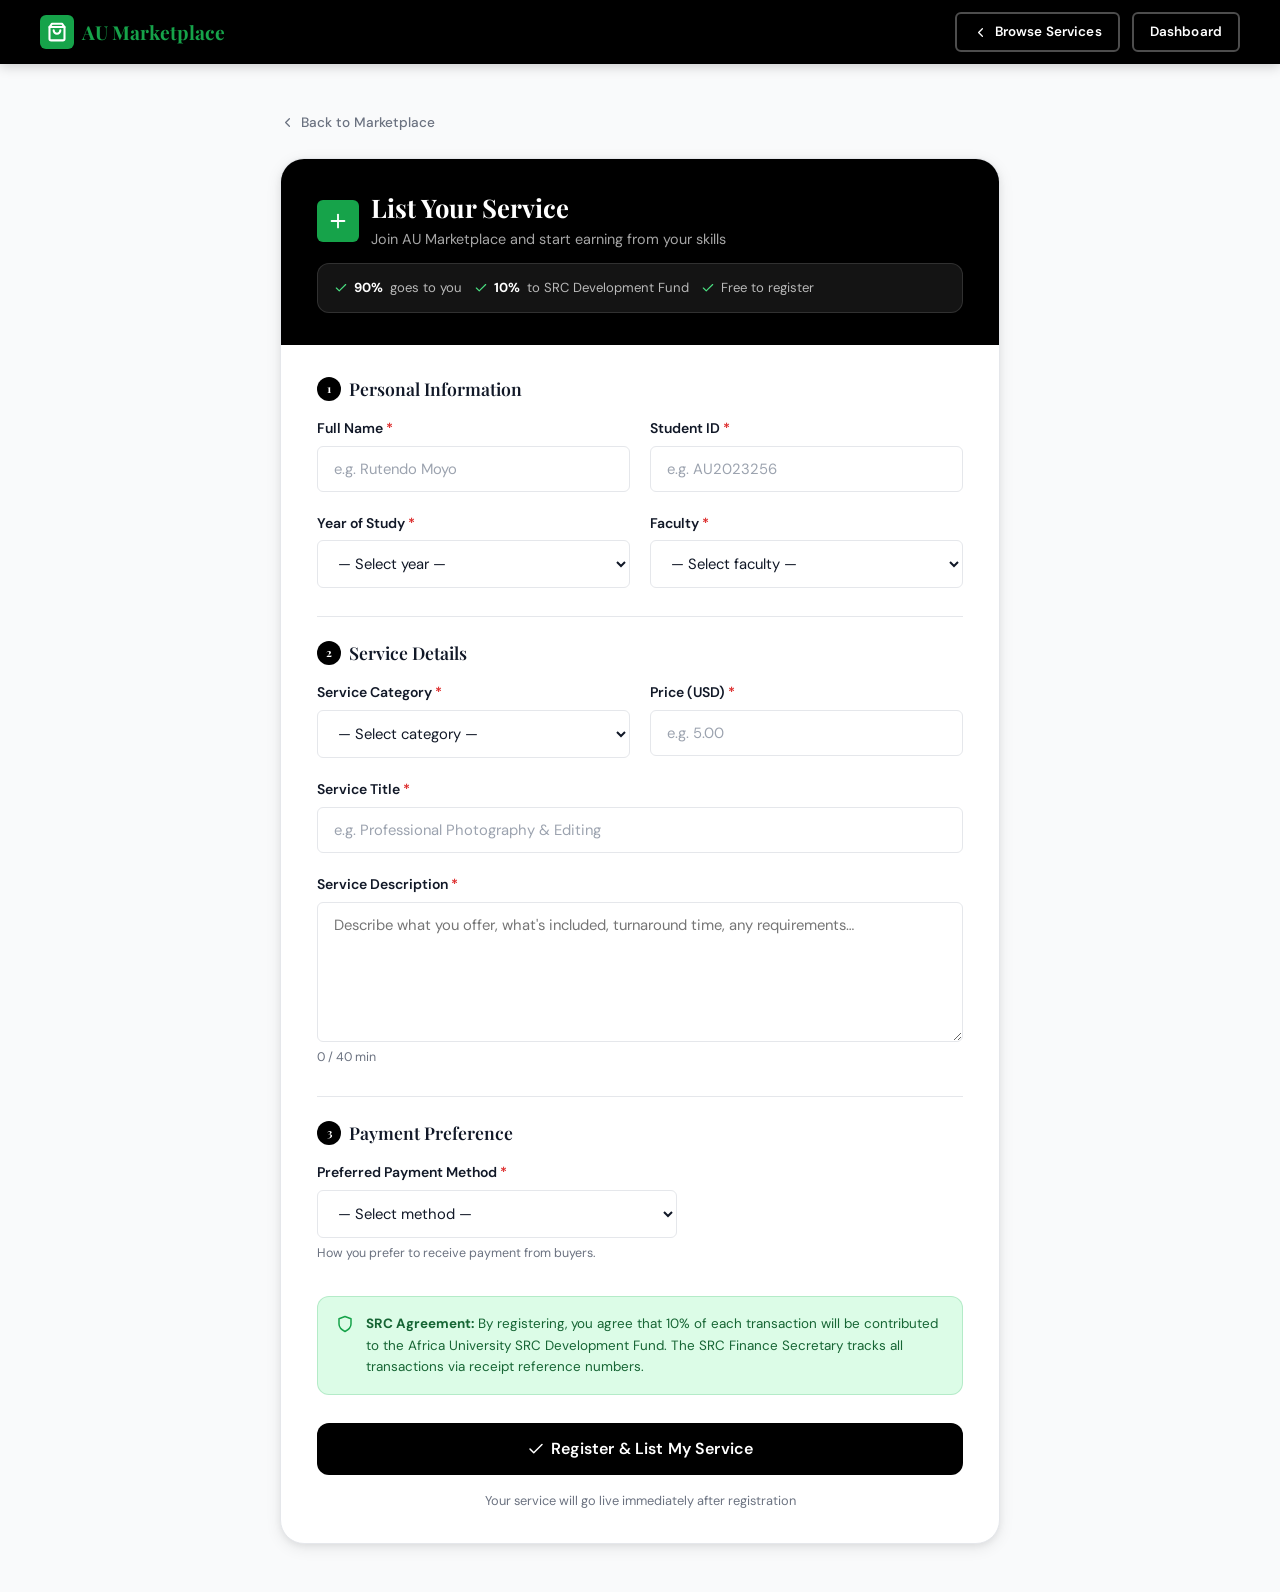
==== seller-registration.html @ a5f07249 "Add files via upload Add AU Marketplace prototype" ====
<!DOCTYPE html>
<html lang="en">
<head>
  <meta charset="UTF-8" />
  <meta name="viewport" content="width=device-width, initial-scale=1.0" />
  <title>Sell a Service — AU Marketplace</title>
  <meta name="description" content="Register as a student seller on AU Marketplace. List your service, set your price, and start earning while contributing to the AU SRC Development Fund." />
  <link rel="stylesheet" href="styles.css" />
</head>
<body class="reg-page">

<!-- NAVBAR -->
<header class="navbar" role="banner">
  <div class="container">
    <nav class="navbar-inner" aria-label="Main navigation">
      <a href="index.html" class="navbar-logo" aria-label="AU Marketplace Home">
        <div class="navbar-logo-icon">
          <svg xmlns="http://www.w3.org/2000/svg" width="20" height="20" viewBox="0 0 24 24" fill="none" stroke="white" stroke-width="2.5" stroke-linecap="round" stroke-linejoin="round"><path d="M6 2 3 6v14a2 2 0 0 0 2 2h14a2 2 0 0 0 2-2V6l-3-4z"/><line x1="3" y1="6" x2="21" y2="6"/><path d="M16 10a4 4 0 0 1-8 0"/></svg>
        </div>
        <span class="logo-text">AU <span>Marketplace</span></span>
      </a>
      <div class="navbar-actions">
        <a href="index.html" class="btn btn-outline" style="color:white; border-color:rgba(255,255,255,0.3); padding:0.45rem 1rem; font-size:0.84rem;">
          <svg xmlns="http://www.w3.org/2000/svg" width="15" height="15" viewBox="0 0 24 24" fill="none" stroke="currentColor" stroke-width="2" stroke-linecap="round" stroke-linejoin="round"><path d="m15 18-6-6 6-6"/></svg>
          Browse Services
        </a>
        <a href="dashboard.html" class="btn btn-outline" style="color:white; border-color:rgba(255,255,255,0.3); padding:0.45rem 1rem; font-size:0.84rem;">Dashboard</a>
      </div>
    </nav>
  </div>
</header>

<!-- PAGE BODY -->
<div class="reg-container">

  <!-- Back link -->
  <a href="index.html" style="display:inline-flex; align-items:center; gap:0.4rem; font-size:0.85rem; color:var(--muted); margin-bottom:1.5rem; font-weight:500;">
    <svg xmlns="http://www.w3.org/2000/svg" width="15" height="15" viewBox="0 0 24 24" fill="none" stroke="currentColor" stroke-width="2" stroke-linecap="round" stroke-linejoin="round"><path d="m15 18-6-6 6-6"/></svg>
    Back to Marketplace
  </a>

  <div class="reg-card">
    <!-- Header -->
    <div class="reg-header">
      <div style="display:flex; align-items:center; gap:0.75rem; margin-bottom:0.75rem;">
        <div style="width:42px; height:42px; background:var(--green); border-radius:var(--radius-sm); display:flex; align-items:center; justify-content:center; flex-shrink:0;">
          <svg xmlns="http://www.w3.org/2000/svg" width="22" height="22" viewBox="0 0 24 24" fill="none" stroke="white" stroke-width="2" stroke-linecap="round" stroke-linejoin="round"><path d="M5 12h14"/><path d="M12 5v14"/></svg>
        </div>
        <div>
          <h2>List Your Service</h2>
          <p>Join AU Marketplace and start earning from your skills</p>
        </div>
      </div>
      <!-- Revenue info strip -->
      <div style="background:rgba(255,255,255,0.08); border:1px solid rgba(255,255,255,0.12); border-radius:var(--radius-md); padding:0.85rem 1rem; display:flex; align-items:center; gap:0.75rem; font-size:0.82rem; color:rgba(255,255,255,0.7); flex-wrap:wrap;">
        <div style="display:flex; align-items:center; gap:0.4rem;">
          <svg xmlns="http://www.w3.org/2000/svg" width="14" height="14" viewBox="0 0 24 24" fill="none" stroke="#4ade80" stroke-width="2" stroke-linecap="round" stroke-linejoin="round"><polyline points="20 6 9 17 4 12"/></svg>
          <strong style="color:var(--white);">90%</strong> goes to you
        </div>
        <div style="display:flex; align-items:center; gap:0.4rem;">
          <svg xmlns="http://www.w3.org/2000/svg" width="14" height="14" viewBox="0 0 24 24" fill="none" stroke="#4ade80" stroke-width="2" stroke-linecap="round" stroke-linejoin="round"><polyline points="20 6 9 17 4 12"/></svg>
          <strong style="color:var(--white);">10%</strong> to SRC Development Fund
        </div>
        <div style="display:flex; align-items:center; gap:0.4rem;">
          <svg xmlns="http://www.w3.org/2000/svg" width="14" height="14" viewBox="0 0 24 24" fill="none" stroke="#4ade80" stroke-width="2" stroke-linecap="round" stroke-linejoin="round"><polyline points="20 6 9 17 4 12"/></svg>
          Free to register
        </div>
      </div>
    </div>

    <!-- Form -->
    <div class="reg-body">
      <form id="seller-form" novalidate autocomplete="off">

        <!-- Section: Personal Info -->
        <div style="margin-bottom:1.75rem;">
          <h4 style="margin-bottom:1rem; display:flex; align-items:center; gap:0.5rem; color:var(--black-soft);">
            <span style="width:24px; height:24px; border-radius:50%; background:var(--black); color:var(--white); display:inline-flex; align-items:center; justify-content:center; font-size:0.7rem; font-weight:700;">1</span>
            Personal Information
          </h4>
          <div class="form-grid form-grid-2">
            <div class="form-group">
              <label class="form-label" for="field-name">Full Name <span style="color:#dc2626;">*</span></label>
              <input type="text" class="form-input" id="field-name" name="name" placeholder="e.g. Rutendo Moyo" required />
              <span class="form-error" id="err-name">Please enter your full name.</span>
            </div>
            <div class="form-group">
              <label class="form-label" for="field-student-id">Student ID <span style="color:#dc2626;">*</span></label>
              <input type="text" class="form-input" id="field-student-id" name="studentId" placeholder="e.g. AU2023256" required />
              <span class="form-error" id="err-student-id">Please enter your student ID.</span>
            </div>
            <div class="form-group">
              <label class="form-label" for="field-year">Year of Study <span style="color:#dc2626;">*</span></label>
              <select class="form-select" id="field-year" name="year" required>
                <option value="">— Select year —</option>
                <option value="1">Year 1</option>
                <option value="2">Year 2</option>
                <option value="3">Year 3</option>
                <option value="4">Year 4</option>
                <option value="5">Year 5 (Postgrad)</option>
              </select>
              <span class="form-error" id="err-year">Please select your year.</span>
            </div>
            <div class="form-group">
              <label class="form-label" for="field-faculty">Faculty <span style="color:#dc2626;">*</span></label>
              <select class="form-select" id="field-faculty" name="faculty" required>
                <option value="">— Select faculty —</option>
                <option>Theology & Religious Studies</option>
                <option>Social Sciences</option>
                <option>Business Administration</option>
                <option>Information Technology</option>
                <option>Sciences</option>
                <option>Communication & Media</option>
                <option>Education</option>
                <option>Health Sciences</option>
              </select>
              <span class="form-error" id="err-faculty">Please select your faculty.</span>
            </div>
          </div>
        </div>

        <div class="divider"></div>

        <!-- Section: Service Info -->
        <div style="margin-bottom:1.75rem;">
          <h4 style="margin-bottom:1rem; display:flex; align-items:center; gap:0.5rem; color:var(--black-soft);">
            <span style="width:24px; height:24px; border-radius:50%; background:var(--black); color:var(--white); display:inline-flex; align-items:center; justify-content:center; font-size:0.7rem; font-weight:700;">2</span>
            Service Details
          </h4>
          <div class="form-grid" style="gap:1.25rem;">
            <div class="form-grid form-grid-2">
              <div class="form-group">
                <label class="form-label" for="field-category">Service Category <span style="color:#dc2626;">*</span></label>
                <select class="form-select" id="field-category" name="category" required>
                  <option value="">— Select category —</option>
                  <option>Food</option>
                  <option>Photography</option>
                  <option>Design</option>
                  <option>Tech</option>
                  <option>Academic</option>
                  <option>Beauty</option>
                  <option>Entertainment</option>
                  <option>Fashion</option>
                </select>
                <span class="form-error" id="err-category">Please select a category.</span>
              </div>
              <div class="form-group">
                <label class="form-label" for="field-price">Price (USD) <span style="color:#dc2626;">*</span></label>
                <input type="number" class="form-input" id="field-price" name="price" min="0.50" step="0.50" placeholder="e.g. 5.00" required />
                <span class="form-hint" id="price-hint" style="display:none;"></span>
                <span class="form-error" id="err-price">Please enter a valid price (min $0.50).</span>
              </div>
            </div>
            <div class="form-group">
              <label class="form-label" for="field-title">Service Title <span style="color:#dc2626;">*</span></label>
              <input type="text" class="form-input" id="field-title" name="title" placeholder="e.g. Professional Photography &amp; Editing" required maxlength="80" />
              <span class="form-error" id="err-title">Please enter a service title.</span>
            </div>
            <div class="form-group">
              <label class="form-label" for="field-description">Service Description <span style="color:#dc2626;">*</span></label>
              <textarea class="form-textarea" id="field-description" name="description" placeholder="Describe what you offer, what's included, turnaround time, any requirements…" required minlength="40" style="min-height:140px;"></textarea>
              <div style="display:flex; justify-content:space-between;">
                <span class="form-error" id="err-description">Description must be at least 40 characters.</span>
                <span class="form-hint" id="desc-count" style="display:block; text-align:right;">0 / 40 min</span>
              </div>
            </div>
          </div>
        </div>

        <div class="divider"></div>

        <!-- Section: Payment -->
        <div style="margin-bottom:2rem;">
          <h4 style="margin-bottom:1rem; display:flex; align-items:center; gap:0.5rem; color:var(--black-soft);">
            <span style="width:24px; height:24px; border-radius:50%; background:var(--black); color:var(--white); display:inline-flex; align-items:center; justify-content:center; font-size:0.7rem; font-weight:700;">3</span>
            Payment Preference
          </h4>
          <div class="form-group">
            <label class="form-label" for="field-payment">Preferred Payment Method <span style="color:#dc2626;">*</span></label>
            <select class="form-select" id="field-payment" name="paymentMethod" required style="max-width:360px;">
              <option value="">— Select method —</option>
              <option value="EcoCash">EcoCash</option>
              <option value="InnBucks">InnBucks</option>
              <option value="Cash">Physical Cash (receipt required)</option>
              <option value="EcoCash & Cash">EcoCash &amp; Cash</option>
              <option value="InnBucks & Cash">InnBucks &amp; Cash</option>
            </select>
            <span class="form-hint">How you prefer to receive payment from buyers.</span>
            <span class="form-error" id="err-payment">Please select a payment method.</span>
          </div>
        </div>

        <!-- SRC Notice -->
        <div style="background:var(--green-light); border:1px solid rgba(22,163,74,0.2); border-radius:var(--radius-md); padding:1rem 1.1rem; margin-bottom:1.75rem; display:flex; gap:0.75rem; align-items:flex-start;">
          <svg xmlns="http://www.w3.org/2000/svg" width="18" height="18" viewBox="0 0 24 24" fill="none" stroke="var(--green)" stroke-width="2" stroke-linecap="round" stroke-linejoin="round" style="flex-shrink:0; margin-top:0.1rem;"><path d="M12 22s8-4 8-10V5l-8-3-8 3v7c0 6 8 10 8 10z"/></svg>
          <div style="font-size:0.84rem; color:var(--green-dark); line-height:1.6;">
            <strong>SRC Agreement:</strong> By registering, you agree that 10% of each transaction will be contributed to the Africa University SRC Development Fund. The SRC Finance Secretary tracks all transactions via receipt reference numbers.
          </div>
        </div>

        <!-- Submit -->
        <button type="submit" class="btn btn-primary btn-lg btn-full" id="submit-btn" aria-label="Register as a seller">
          <svg xmlns="http://www.w3.org/2000/svg" width="18" height="18" viewBox="0 0 24 24" fill="none" stroke="currentColor" stroke-width="2" stroke-linecap="round" stroke-linejoin="round"><polyline points="20 6 9 17 4 12"/></svg>
          Register &amp; List My Service
        </button>
        <p style="text-align:center; font-size:0.8rem; color:var(--muted); margin-top:1rem;">Your service will go live immediately after registration</p>
      </form>

      <!-- Success State (hidden initially) -->
      <div id="success-state" style="display:none; text-align:center; padding:2.5rem 1rem;">
        <div style="width:72px; height:72px; border-radius:50%; background:var(--green-light); display:flex; align-items:center; justify-content:center; margin:0 auto 1.25rem;">
          <svg xmlns="http://www.w3.org/2000/svg" width="36" height="36" viewBox="0 0 24 24" fill="none" stroke="var(--green)" stroke-width="2.5" stroke-linecap="round" stroke-linejoin="round"><polyline points="20 6 9 17 4 12"/></svg>
        </div>
        <h2 style="font-size:1.6rem; color:var(--black-soft); margin-bottom:0.75rem;">You're Live!</h2>
        <p style="color:var(--muted); margin-bottom:2rem; max-width:360px; margin-left:auto; margin-right:auto;">Your service has been registered. Students can now find and book you on AU Marketplace.</p>
        <div style="display:flex; gap:0.75rem; justify-content:center; flex-wrap:wrap;">
          <a href="index.html" class="btn btn-primary btn-lg">View Marketplace</a>
          <button class="btn btn-outline btn-lg" id="register-another-btn">List Another Service</button>
        </div>
      </div>
    </div>
  </div>
</div>

<div class="toast toast-success" id="toast" role="alert" aria-live="assertive"></div>

<script src="app.js"></script>
<script src="seller.js"></script>
</body>
</html>
---- styles.css ----
/* ============================================================
   AU Marketplace — Global Styles
   Design: White/off-white bg, Black nav/buttons, Green accents
   Fonts: Playfair Display (headings) + DM Sans (body)
   ============================================================ */

@import url('https://fonts.googleapis.com/css2?family=Playfair+Display:wght@400;600;700;800&family=DM+Sans:wght@300;400;500;600;700&display=swap');

/* === CSS Custom Properties === */
:root {
  --bg-primary: #ffffff;
  --bg-secondary: #f9fafb;
  --bg-tertiary: #f3f4f6;
  --black: #000000;
  --black-soft: #111827;
  --black-mid: #374151;
  --muted: #6b7280;
  --border: #e5e7eb;
  --border-light: #f3f4f6;
  --green: #16a34a;
  --green-light: #dcfce7;
  --green-dark: #166534;
  --white: #ffffff;
  --shadow-sm: 0 1px 3px rgba(0,0,0,0.08), 0 1px 2px rgba(0,0,0,0.06);
  --shadow-md: 0 4px 16px rgba(0,0,0,0.08), 0 2px 6px rgba(0,0,0,0.06);
  --shadow-lg: 0 10px 40px rgba(0,0,0,0.12), 0 4px 12px rgba(0,0,0,0.08);
  --radius-sm: 6px;
  --radius-md: 12px;
  --radius-lg: 16px;
  --radius-xl: 24px;
  --transition: 0.2s ease;
  --transition-slow: 0.35s ease;
  --font-heading: 'Playfair Display', Georgia, serif;
  --font-body: 'DM Sans', system-ui, sans-serif;
}

/* === Reset === */
*, *::before, *::after { box-sizing: border-box; margin: 0; padding: 0; }
html { scroll-behavior: smooth; font-size: 16px; }
body {
  font-family: var(--font-body);
  background: var(--bg-primary);
  color: var(--black-soft);
  line-height: 1.6;
  -webkit-font-smoothing: antialiased;
}
img { max-width: 100%; display: block; }
a { text-decoration: none; color: inherit; }
button { cursor: pointer; border: none; background: none; font-family: var(--font-body); }
input, select, textarea {
  font-family: var(--font-body);
  font-size: 1rem;
  outline: none;
}
ul { list-style: none; }

/* === Typography === */
h1, h2, h3, h4, h5 { font-family: var(--font-heading); line-height: 1.25; }
h1 { font-size: clamp(2rem, 5vw, 3.25rem); font-weight: 800; }
h2 { font-size: clamp(1.5rem, 3vw, 2.25rem); font-weight: 700; }
h3 { font-size: clamp(1.15rem, 2vw, 1.4rem); font-weight: 600; }
h4 { font-size: 1.1rem; font-weight: 600; }
p { color: var(--black-mid); }

/* === Layout Utilities === */
.container {
  max-width: 1280px;
  margin: 0 auto;
  padding: 0 1.25rem;
}
@media (min-width: 768px) { .container { padding: 0 2rem; } }
@media (min-width: 1024px) { .container { padding: 0 2.5rem; } }

.section { padding: 4rem 0; }
.section-sm { padding: 2.5rem 0; }
.flex { display: flex; }
.flex-col { flex-direction: column; }
.items-center { align-items: center; }
.justify-between { justify-content: space-between; }
.gap-1 { gap: 0.5rem; }
.gap-2 { gap: 1rem; }
.gap-3 { gap: 1.5rem; }
.gap-4 { gap: 2rem; }

/* === Buttons === */
.btn {
  display: inline-flex;
  align-items: center;
  gap: 0.4rem;
  padding: 0.65rem 1.4rem;
  border-radius: var(--radius-sm);
  font-weight: 600;
  font-size: 0.9rem;
  letter-spacing: 0.01em;
  transition: all var(--transition);
  white-space: nowrap;
}
.btn-primary {
  background: var(--black);
  color: var(--white);
  border: 2px solid transparent;
}
.btn-primary:hover {
  background: var(--black-soft);
  transform: translateY(-1px);
  box-shadow: 0 4px 12px rgba(0,0,0,0.25);
}
.btn-green {
  background: var(--green);
  color: var(--white);
  border: 2px solid transparent;
}
.btn-green:hover {
  background: var(--green-dark);
  transform: translateY(-1px);
  box-shadow: 0 4px 12px rgba(22,163,74,0.3);
}
.btn-outline {
  background: transparent;
  color: var(--black);
  border: 2px solid var(--black);
}
.btn-outline:hover {
  background: var(--black);
  color: var(--white);
  transform: translateY(-1px);
}
.btn-outline-green {
  background: transparent;
  color: var(--green);
  border: 2px solid var(--green);
}
.btn-outline-green:hover {
  background: var(--green);
  color: var(--white);
}
.btn-sm {
  padding: 0.45rem 1rem;
  font-size: 0.82rem;
}
.btn-lg {
  padding: 0.85rem 2rem;
  font-size: 1rem;
  border-radius: var(--radius-md);
}
.btn-full { width: 100%; justify-content: center; }

/* === Badge === */
.badge {
  display: inline-flex;
  align-items: center;
  gap: 0.25rem;
  padding: 0.2rem 0.65rem;
  border-radius: 999px;
  font-size: 0.72rem;
  font-weight: 600;
  letter-spacing: 0.03em;
  text-transform: uppercase;
}
.badge-green { background: var(--green-light); color: var(--green-dark); }
.badge-black { background: var(--black); color: var(--white); }
.badge-gray { background: var(--bg-tertiary); color: var(--muted); }

/* === Form Elements === */
.form-group { display: flex; flex-direction: column; gap: 0.4rem; }
.form-label {
  font-size: 0.875rem;
  font-weight: 600;
  color: var(--black-soft);
}
.form-input,
.form-select,
.form-textarea {
  width: 100%;
  padding: 0.75rem 1rem;
  border: 1.5px solid var(--border);
  border-radius: var(--radius-sm);
  background: var(--bg-primary);
  color: var(--black-soft);
  font-size: 0.925rem;
  transition: border-color var(--transition);
}
.form-input:focus,
.form-select:focus,
.form-textarea:focus {
  border-color: var(--green);
  box-shadow: 0 0 0 3px rgba(22,163,74,0.1);
}
.form-input::placeholder { color: #9ca3af; }
.form-textarea { resize: vertical; min-height: 120px; }
.form-hint { font-size: 0.78rem; color: var(--muted); }
.form-error { font-size: 0.78rem; color: #dc2626; display: none; }
.form-error.visible { display: block; }
.form-grid {
  display: grid;
  grid-template-columns: 1fr;
  gap: 1.25rem;
}
@media (min-width: 640px) {
  .form-grid-2 { grid-template-columns: 1fr 1fr; }
}
@media (min-width: 768px) {
  .form-grid-3 { grid-template-columns: 1fr 1fr 1fr; }
}

/* === Cards === */
.card {
  background: var(--bg-primary);
  border-radius: var(--radius-md);
  border: 1px solid var(--border);
  overflow: hidden;
  box-shadow: var(--shadow-sm);
  transition: transform var(--transition), box-shadow var(--transition);
}
.card:hover {
  transform: translateY(-3px);
  box-shadow: var(--shadow-md);
}

/* === Star Rating === */
.stars { display: flex; gap: 2px; }
.star {
  width: 14px; height: 14px;
  fill: #f59e0b; color: #f59e0b;
}
.star-empty { fill: #e5e7eb; color: #e5e7eb; }

/* === Toast === */
.toast {
  position: fixed;
  bottom: 2rem;
  right: 1.5rem;
  z-index: 9999;
  background: var(--black);
  color: var(--white);
  padding: 1rem 1.5rem;
  border-radius: var(--radius-md);
  font-size: 0.9rem;
  font-weight: 500;
  box-shadow: var(--shadow-lg);
  display: flex;
  align-items: center;
  gap: 0.6rem;
  transform: translateY(100px);
  opacity: 0;
  transition: all 0.4s cubic-bezier(0.34, 1.56, 0.64, 1);
  max-width: 340px;
}
.toast.show {
  transform: translateY(0);
  opacity: 1;
}
.toast-success { border-left: 4px solid var(--green); }
.toast-icon { color: var(--green); flex-shrink: 0; }

/* === Modal === */
.modal-overlay {
  position: fixed;
  inset: 0;
  background: rgba(0,0,0,0.55);
  backdrop-filter: blur(4px);
  z-index: 1000;
  display: flex;
  align-items: center;
  justify-content: center;
  padding: 1rem;
  opacity: 0;
  visibility: hidden;
  transition: all var(--transition-slow);
}
.modal-overlay.open {
  opacity: 1;
  visibility: visible;
}
.modal {
  background: var(--bg-primary);
  border-radius: var(--radius-xl);
  width: 100%;
  max-width: 680px;
  max-height: 90vh;
  overflow-y: auto;
  box-shadow: var(--shadow-lg);
  transform: scale(0.92) translateY(20px);
  transition: transform var(--transition-slow);
}
.modal-overlay.open .modal {
  transform: scale(1) translateY(0);
}
.modal-img {
  width: 100%;
  height: 220px;
  object-fit: cover;
}
.modal-body { padding: 1.75rem; }
.modal-close {
  position: absolute;
  top: 1rem; right: 1rem;
  background: rgba(255,255,255,0.9);
  border-radius: 50%;
  width: 36px; height: 36px;
  display: flex; align-items: center; justify-content: center;
  box-shadow: var(--shadow-sm);
  color: var(--black);
  transition: background var(--transition);
  z-index: 1;
}
.modal-close:hover { background: var(--white); }
.modal-header-wrap { position: relative; }

/* === Navbar === */
.navbar {
  background: var(--black);
  color: var(--white);
  position: sticky;
  top: 0;
  z-index: 200;
  box-shadow: 0 2px 12px rgba(0,0,0,0.2);
}
.navbar-inner {
  height: 64px;
  display: flex;
  align-items: center;
  gap: 1.25rem;
  justify-content: space-between;
}
.navbar-logo {
  display: flex;
  align-items: center;
  gap: 0.5rem;
  font-family: var(--font-heading);
  font-size: 1.2rem;
  font-weight: 700;
  color: var(--white);
  white-space: nowrap;
  flex-shrink: 0;
}
.navbar-logo-icon {
  width: 34px; height: 34px;
  background: var(--green);
  border-radius: var(--radius-sm);
  display: flex; align-items: center; justify-content: center;
  flex-shrink: 0;
}
.navbar-logo span { color: var(--green); }
.navbar-search {
  flex: 1;
  max-width: 420px;
  position: relative;
}
.navbar-search input {
  width: 100%;
  background: rgba(255,255,255,0.1);
  border: 1.5px solid rgba(255,255,255,0.15);
  border-radius: 999px;
  padding: 0.5rem 1rem 0.5rem 2.6rem;
  color: var(--white);
  font-size: 0.875rem;
  transition: border-color var(--transition);
}
.navbar-search input::placeholder { color: rgba(255,255,255,0.5); }
.navbar-search input:focus {
  border-color: var(--green);
  background: rgba(255,255,255,0.12);
}
.navbar-search-icon {
  position: absolute;
  left: 0.85rem;
  top: 50%;
  transform: translateY(-50%);
  color: rgba(255,255,255,0.5);
  pointer-events: none;
}
.navbar-actions {
  display: flex;
  align-items: center;
  gap: 0.75rem;
  flex-shrink: 0;
}
.btn-sell {
  background: var(--green);
  color: var(--white);
  padding: 0.5rem 1.1rem;
  border-radius: var(--radius-sm);
  font-weight: 600;
  font-size: 0.85rem;
  display: flex; align-items: center; gap: 0.35rem;
  white-space: nowrap;
  transition: background var(--transition), transform var(--transition);
}
.btn-sell:hover { background: var(--green-dark); transform: translateY(-1px); }
.user-avatar {
  width: 36px; height: 36px;
  border-radius: 50%;
  background: rgba(255,255,255,0.15);
  border: 2px solid rgba(255,255,255,0.25);
  display: flex; align-items: center; justify-content: center;
  color: var(--white);
  cursor: pointer;
  transition: border-color var(--transition);
}
.user-avatar:hover { border-color: var(--green); }
.mobile-menu-btn {
  display: none;
  background: none;
  border: none;
  color: var(--white);
  padding: 0.25rem;
}
@media (max-width: 640px) {
  .navbar-search { display: none; }
  .mobile-menu-btn { display: flex; align-items: center; }
  .btn-sell .sell-text { display: none; }
  .btn-sell { padding: 0.5rem 0.65rem; }
}
@media (max-width: 380px) {
  .navbar-logo .logo-text { display: none; }
}

/* === Category Filter Bar === */
.category-bar {
  background: var(--bg-primary);
  border-bottom: 1px solid var(--border);
  position: sticky;
  top: 64px;
  z-index: 100;
}
.category-bar-inner {
  display: flex;
  gap: 0.5rem;
  overflow-x: auto;
  padding: 0.85rem 0;
  scrollbar-width: none;
}
.category-bar-inner::-webkit-scrollbar { display: none; }
.cat-chip {
  display: inline-flex;
  align-items: center;
  gap: 0.35rem;
  padding: 0.4rem 1rem;
  border-radius: 999px;
  border: 1.5px solid var(--border);
  background: var(--bg-primary);
  color: var(--black-mid);
  font-size: 0.82rem;
  font-weight: 500;
  white-space: nowrap;
  cursor: pointer;
  transition: all var(--transition);
  flex-shrink: 0;
}
.cat-chip:hover { border-color: var(--green); color: var(--green); }
.cat-chip.active {
  background: var(--black);
  color: var(--white);
  border-color: var(--black);
}
.cat-chip svg { width: 14px; height: 14px; }

/* === Hero === */
.hero {
  background: linear-gradient(135deg, #0a0a0a 0%, #1a1a1a 50%, #0d1a0d 100%);
  color: var(--white);
  padding: 4rem 0 3.5rem;
  position: relative;
  overflow: hidden;
}
.hero::before {
  content: '';
  position: absolute;
  top: -100px; right: -150px;
  width: 500px; height: 500px;
  background: radial-gradient(circle, rgba(22,163,74,0.15) 0%, transparent 70%);
  pointer-events: none;
}
.hero::after {
  content: '';
  position: absolute;
  bottom: -80px; left: -100px;
  width: 400px; height: 400px;
  background: radial-gradient(circle, rgba(22,163,74,0.08) 0%, transparent 70%);
  pointer-events: none;
}
.hero-inner {
  display: grid;
  grid-template-columns: 1fr;
  gap: 2.5rem;
  align-items: center;
  position: relative;
  z-index: 1;
}
@media (min-width: 768px) {
  .hero-inner { grid-template-columns: 1fr 1fr; }
}
.hero-eyebrow {
  display: inline-flex;
  align-items: center;
  gap: 0.4rem;
  background: rgba(22,163,74,0.15);
  color: #4ade80;
  padding: 0.3rem 0.9rem;
  border-radius: 999px;
  font-size: 0.78rem;
  font-weight: 600;
  letter-spacing: 0.05em;
  text-transform: uppercase;
  margin-bottom: 1rem;
  border: 1px solid rgba(22,163,74,0.25);
}
.hero h1 { color: var(--white); margin-bottom: 1rem; }
.hero h1 span { color: var(--green); }
.hero p {
  color: rgba(255,255,255,0.7);
  font-size: 1.05rem;
  margin-bottom: 2rem;
  max-width: 480px;
}
.hero-actions { display: flex; gap: 1rem; flex-wrap: wrap; }
.hero-card {
  background: rgba(255,255,255,0.05);
  border: 1px solid rgba(255,255,255,0.12);
  border-radius: var(--radius-lg);
  padding: 2rem;
  backdrop-filter: blur(10px);
}
.hero-card-title {
  font-family: var(--font-heading);
  font-size: 1.1rem;
  color: var(--white);
  margin-bottom: 1.25rem;
  font-weight: 600;
}
.split-row {
  display: flex;
  gap: 1rem;
  margin-bottom: 1.25rem;
}
.split-item {
  flex: 1;
  text-align: center;
  padding: 1.25rem 0.75rem;
  border-radius: var(--radius-md);
}
.split-item.seller { background: rgba(22,163,74,0.15); border: 1px solid rgba(22,163,74,0.25); }
.split-item.src { background: rgba(255,255,255,0.08); border: 1px solid rgba(255,255,255,0.1); }
.split-pct {
  font-family: var(--font-heading);
  font-size: 2.25rem;
  font-weight: 800;
  line-height: 1;
  margin-bottom: 0.25rem;
}
.split-item.seller .split-pct { color: #4ade80; }
.split-item.src .split-pct { color: rgba(255,255,255,0.85); }
.split-label { font-size: 0.78rem; color: rgba(255,255,255,0.6); font-weight: 500; }
.split-desc { font-size: 0.8rem; color: rgba(255,255,255,0.5); line-height: 1.5; }

/* === Listings Section === */
.listings-section { background: var(--bg-secondary); }
.section-header {
  display: flex;
  align-items: flex-end;
  justify-content: space-between;
  margin-bottom: 2rem;
  gap: 1rem;
  flex-wrap: wrap;
}
.section-header h2 { color: var(--black-soft); }
.results-count { font-size: 0.85rem; color: var(--muted); font-weight: 500; }

/* === Listings Grid === */
.listings-grid {
  display: grid;
  grid-template-columns: 1fr;
  gap: 1.25rem;
}
@media (min-width: 480px) { .listings-grid { grid-template-columns: repeat(2, 1fr); } }
@media (min-width: 900px) { .listings-grid { grid-template-columns: repeat(3, 1fr); } }
@media (min-width: 1150px) { .listings-grid { grid-template-columns: repeat(4, 1fr); } }

/* === Service Card === */
.service-card {
  background: var(--bg-primary);
  border-radius: var(--radius-md);
  border: 1px solid var(--border);
  overflow: hidden;
  box-shadow: var(--shadow-sm);
  transition: transform var(--transition), box-shadow var(--transition);
  cursor: pointer;
  position: relative;
}
.service-card:hover {
  transform: translateY(-4px);
  box-shadow: var(--shadow-md);
}
.card-img-wrap {
  position: relative;
  overflow: hidden;
}
.card-img {
  width: 100%;
  height: 180px;
  object-fit: cover;
  display: block;
  transition: transform 0.4s ease;
}
.service-card:hover .card-img { transform: scale(1.04); }
.card-fav {
  position: absolute;
  top: 0.65rem; right: 0.65rem;
  background: rgba(255,255,255,0.9);
  border-radius: 50%;
  width: 34px; height: 34px;
  display: flex; align-items: center; justify-content: center;
  border: none;
  cursor: pointer;
  box-shadow: var(--shadow-sm);
  transition: all var(--transition);
  z-index: 2;
}
.card-fav:hover { background: var(--white); transform: scale(1.1); }
.card-fav svg { width: 17px; height: 17px; color: var(--muted); transition: color var(--transition); }
.card-fav.active svg { color: #ef4444; fill: #ef4444; }
.card-body { padding: 1rem; }
.card-cat-row { display: flex; justify-content: space-between; align-items: center; margin-bottom: 0.5rem; }
.card-title {
  font-family: var(--font-heading);
  font-size: 1rem;
  font-weight: 600;
  color: var(--black-soft);
  margin-bottom: 0.35rem;
  line-height: 1.3;
  display: -webkit-box;
  -webkit-line-clamp: 2;
  -webkit-box-orient: vertical;
  overflow: hidden;
}
.card-seller {
  display: flex;
  align-items: center;
  gap: 0.4rem;
  font-size: 0.8rem;
  color: var(--muted);
  margin-bottom: 0.6rem;
}
.seller-dot {
  width: 22px; height: 22px;
  border-radius: 50%;
  background: var(--green);
  display: flex; align-items: center; justify-content: center;
  color: var(--white);
  font-size: 0.6rem;
  font-weight: 700;
  flex-shrink: 0;
}
.card-rating {
  display: flex;
  align-items: center;
  gap: 0.35rem;
  margin-bottom: 0.85rem;
  font-size: 0.8rem;
  color: var(--muted);
}
.card-footer {
  display: flex;
  align-items: center;
  justify-content: space-between;
  border-top: 1px solid var(--border-light);
  padding-top: 0.85rem;
  margin-top: auto;
  gap: 0.5rem;
}
.card-price {
  font-family: var(--font-heading);
  font-size: 1.2rem;
  font-weight: 700;
  color: var(--black-soft);
}
.card-price span { font-size: 0.75rem; font-weight: 500; color: var(--muted); font-family: var(--font-body); }
.card-book-btn {
  background: var(--black);
  color: var(--white);
  padding: 0.4rem 0.9rem;
  border-radius: var(--radius-sm);
  font-size: 0.78rem;
  font-weight: 600;
  transition: background var(--transition), transform var(--transition);
  white-space: nowrap;
}
.card-book-btn:hover { background: var(--green); transform: translateY(-1px); }
.no-results {
  grid-column: 1 / -1;
  text-align: center;
  padding: 4rem 1rem;
  color: var(--muted);
}
.no-results svg { width: 48px; height: 48px; margin: 0 auto 1rem; opacity: 0.4; }

/* === How It Works === */
.how-section { background: var(--bg-primary); }
.how-section h2 { text-align: center; margin-bottom: 0.75rem; }
.how-subtitle { text-align: center; color: var(--muted); margin-bottom: 3rem; }
.steps-grid {
  display: grid;
  grid-template-columns: 1fr;
  gap: 1.5rem;
}
@media (min-width: 480px) { .steps-grid { grid-template-columns: repeat(2, 1fr); } }
@media (min-width: 900px) { .steps-grid { grid-template-columns: repeat(5, 1fr); } }
.step-card {
  display: flex;
  flex-direction: column;
  align-items: center;
  text-align: center;
  padding: 1.75rem 1.25rem;
  border-radius: var(--radius-md);
  border: 1.5px solid var(--border);
  background: var(--bg-secondary);
  transition: border-color var(--transition), transform var(--transition);
}
.step-card:hover { border-color: var(--green); transform: translateY(-2px); }
.step-num {
  width: 48px; height: 48px;
  border-radius: 50%;
  background: var(--black);
  color: var(--white);
  display: flex; align-items: center; justify-content: center;
  font-family: var(--font-heading);
  font-size: 1.2rem;
  font-weight: 700;
  margin-bottom: 1rem;
  flex-shrink: 0;
}
.step-icon {
  width: 44px; height: 44px;
  border-radius: var(--radius-md);
  background: var(--green-light);
  display: flex; align-items: center; justify-content: center;
  margin-bottom: 1rem;
  color: var(--green);
}
.step-title {
  font-family: var(--font-heading);
  font-size: 0.95rem;
  font-weight: 600;
  color: var(--black-soft);
  margin-bottom: 0.5rem;
}
.step-desc { font-size: 0.82rem; color: var(--muted); line-height: 1.55; }

/* === Footer === */
.footer {
  background: var(--black);
  color: rgba(255,255,255,0.75);
  padding: 3rem 0 1.5rem;
}
.footer-grid {
  display: grid;
  grid-template-columns: 1fr;
  gap: 2rem;
  margin-bottom: 2.5rem;
}
@media (min-width: 640px) { .footer-grid { grid-template-columns: 2fr 1fr 1fr; } }
.footer-brand .navbar-logo { margin-bottom: 0.75rem; }
.footer-brand p { font-size: 0.85rem; line-height: 1.6; max-width: 260px; }
.footer-col h5 {
  font-family: var(--font-heading);
  color: var(--white);
  font-size: 0.95rem;
  margin-bottom: 1rem;
}
.footer-links { display: flex; flex-direction: column; gap: 0.5rem; }
.footer-links a { font-size: 0.85rem; color: rgba(255,255,255,0.6); transition: color var(--transition); }
.footer-links a:hover { color: var(--green); }
.footer-bottom {
  border-top: 1px solid rgba(255,255,255,0.1);
  padding-top: 1.5rem;
  display: flex;
  flex-wrap: wrap;
  align-items: center;
  justify-content: space-between;
  gap: 0.75rem;
  font-size: 0.8rem;
  color: rgba(255,255,255,0.45);
}
.footer-src-badge {
  display: inline-flex;
  align-items: center;
  gap: 0.4rem;
  background: rgba(22,163,74,0.15);
  color: #4ade80;
  padding: 0.2rem 0.7rem;
  border-radius: 999px;
  font-size: 0.72rem;
  font-weight: 600;
  border: 1px solid rgba(22,163,74,0.2);
}

/* === Dashboard Styles === */
.page-header {
  background: var(--black);
  color: var(--white);
  padding: 2.5rem 0;
}
.page-header-inner {
  display: flex;
  align-items: flex-start;
  justify-content: space-between;
  flex-wrap: wrap;
  gap: 1rem;
}
.page-header h1 { color: var(--white); font-size: clamp(1.5rem, 3vw, 2rem); }
.page-header p { color: rgba(255,255,255,0.65); font-size: 0.9rem; margin-top: 0.25rem; }

.stats-grid {
  display: grid;
  grid-template-columns: 1fr;
  gap: 1.25rem;
  margin-bottom: 2.5rem;
}
@media (min-width: 480px) { .stats-grid { grid-template-columns: repeat(2, 1fr); } }
@media (min-width: 840px) { .stats-grid { grid-template-columns: repeat(3, 1fr); } }

.stat-card {
  background: var(--bg-primary);
  border: 1px solid var(--border);
  border-radius: var(--radius-md);
  padding: 1.5rem;
  box-shadow: var(--shadow-sm);
  display: flex;
  flex-direction: column;
  gap: 0.5rem;
  transition: transform var(--transition), box-shadow var(--transition);
}
.stat-card:hover { transform: translateY(-2px); box-shadow: var(--shadow-md); }
.stat-icon {
  width: 44px; height: 44px;
  border-radius: var(--radius-md);
  display: flex; align-items: center; justify-content: center;
  margin-bottom: 0.25rem;
}
.stat-icon.green { background: var(--green-light); color: var(--green); }
.stat-icon.black { background: var(--black-soft); color: var(--white); }
.stat-icon.gray { background: var(--bg-tertiary); color: var(--muted); }
.stat-label { font-size: 0.8rem; font-weight: 600; color: var(--muted); text-transform: uppercase; letter-spacing: 0.04em; }
.stat-value {
  font-family: var(--font-heading);
  font-size: 2rem;
  font-weight: 800;
  color: var(--black-soft);
  line-height: 1;
}
.stat-value.green { color: var(--green); }
.stat-sub { font-size: 0.8rem; color: var(--muted); }
.stat-change { font-size: 0.78rem; color: var(--green); font-weight: 600; }

/* === Tables === */
.table-section {
  background: var(--bg-primary);
  border: 1px solid var(--border);
  border-radius: var(--radius-md);
  box-shadow: var(--shadow-sm);
  overflow: hidden;
  margin-bottom: 2rem;
}
.table-header {
  display: flex;
  align-items: center;
  justify-content: space-between;
  padding: 1.25rem 1.5rem;
  border-bottom: 1px solid var(--border);
  flex-wrap: wrap;
  gap: 0.75rem;
}
.table-title {
  font-family: var(--font-heading);
  font-size: 1.1rem;
  font-weight: 600;
  color: var(--black-soft);
}
.table-scroll { overflow-x: auto; }
table {
  width: 100%;
  border-collapse: collapse;
  min-width: 600px;
}
thead { background: var(--bg-secondary); }
th {
  text-align: left;
  padding: 0.75rem 1.25rem;
  font-size: 0.75rem;
  font-weight: 700;
  color: var(--muted);
  text-transform: uppercase;
  letter-spacing: 0.05em;
  border-bottom: 1px solid var(--border);
}
td {
  padding: 0.9rem 1.25rem;
  font-size: 0.875rem;
  color: var(--black-mid);
  border-bottom: 1px solid var(--border-light);
}
tr:last-child td { border-bottom: none; }
tr:hover td { background: var(--bg-secondary); }
.amount-cell { font-weight: 600; color: var(--black-soft); font-family: var(--font-heading); }
.src-cell { font-weight: 600; color: var(--green); }
.method-badge {}
.ref-code { font-family: monospace; font-size: 0.78rem; color: var(--muted); background: var(--bg-tertiary); padding: 0.15rem 0.4rem; border-radius: 3px; }

/* === Registration Page === */
.reg-page { background: var(--bg-secondary); min-height: 100vh; }
.reg-container {
  max-width: 760px;
  margin: 0 auto;
  padding: 3rem 1.25rem;
}
.reg-card {
  background: var(--bg-primary);
  border-radius: var(--radius-xl);
  border: 1px solid var(--border);
  box-shadow: var(--shadow-md);
  overflow: hidden;
}
.reg-header {
  background: var(--black);
  color: var(--white);
  padding: 2rem 2.25rem;
}
.reg-header h2 { color: var(--white); font-size: 1.6rem; }
.reg-header p { color: rgba(255,255,255,0.65); font-size: 0.9rem; margin-top: 0.3rem; }
.reg-body { padding: 2rem 2.25rem; }
@media (max-width: 540px) {
  .reg-body { padding: 1.5rem 1.25rem; }
  .reg-header { padding: 1.5rem 1.25rem; }
}

/* === Mobile Search Bar (below nav on mobile) === */
.mobile-search-bar {
  display: none;
  padding: 0.75rem 1.25rem;
  background: var(--black);
  border-top: 1px solid rgba(255,255,255,0.08);
}
.mobile-search-bar .navbar-search {
  display: block;
  max-width: 100%;
}
@media (max-width: 640px) {
  .mobile-search-bar { display: block; }
}

/* === Utility === */
.text-green { color: var(--green); }
.text-muted { color: var(--muted); }
.text-center { text-align: center; }
.mt-1 { margin-top: 0.5rem; }
.mt-2 { margin-top: 1rem; }
.mt-3 { margin-top: 1.5rem; }
.mb-1 { margin-bottom: 0.5rem; }
.mb-2 { margin-bottom: 1rem; }
.mb-3 { margin-bottom: 1.5rem; }
.divider { height: 1px; background: var(--border); margin: 1.5rem 0; }
.sr-only { position: absolute; width: 1px; height: 1px; overflow: hidden; clip: rect(0,0,0,0); }

/* === Animations === */
@keyframes fadeInUp {
  from { opacity: 0; transform: translateY(20px); }
  to { opacity: 1; transform: translateY(0); }
}
@keyframes pulse-green {
  0%, 100% { box-shadow: 0 0 0 0 rgba(22,163,74,0.3); }
  50% { box-shadow: 0 0 0 8px rgba(22,163,74,0); }
}
.animate-in { animation: fadeInUp 0.4s ease forwards; }
.card-animate { opacity: 0; animation: fadeInUp 0.4s ease forwards; }
.card-animate:nth-child(1) { animation-delay: 0.05s; }
.card-animate:nth-child(2) { animation-delay: 0.1s; }
.card-animate:nth-child(3) { animation-delay: 0.15s; }
.card-animate:nth-child(4) { animation-delay: 0.2s; }
.card-animate:nth-child(5) { animation-delay: 0.25s; }
.card-animate:nth-child(6) { animation-delay: 0.3s; }
.card-animate:nth-child(7) { animation-delay: 0.35s; }
.card-animate:nth-child(8) { animation-delay: 0.4s; }

/* Print Styles for Report */
@media print {
  .navbar, .footer, .btn, .page-header .btn { display: none !important; }
  .table-section { box-shadow: none; border: 1px solid #ccc; }
  body { background: white; }
}
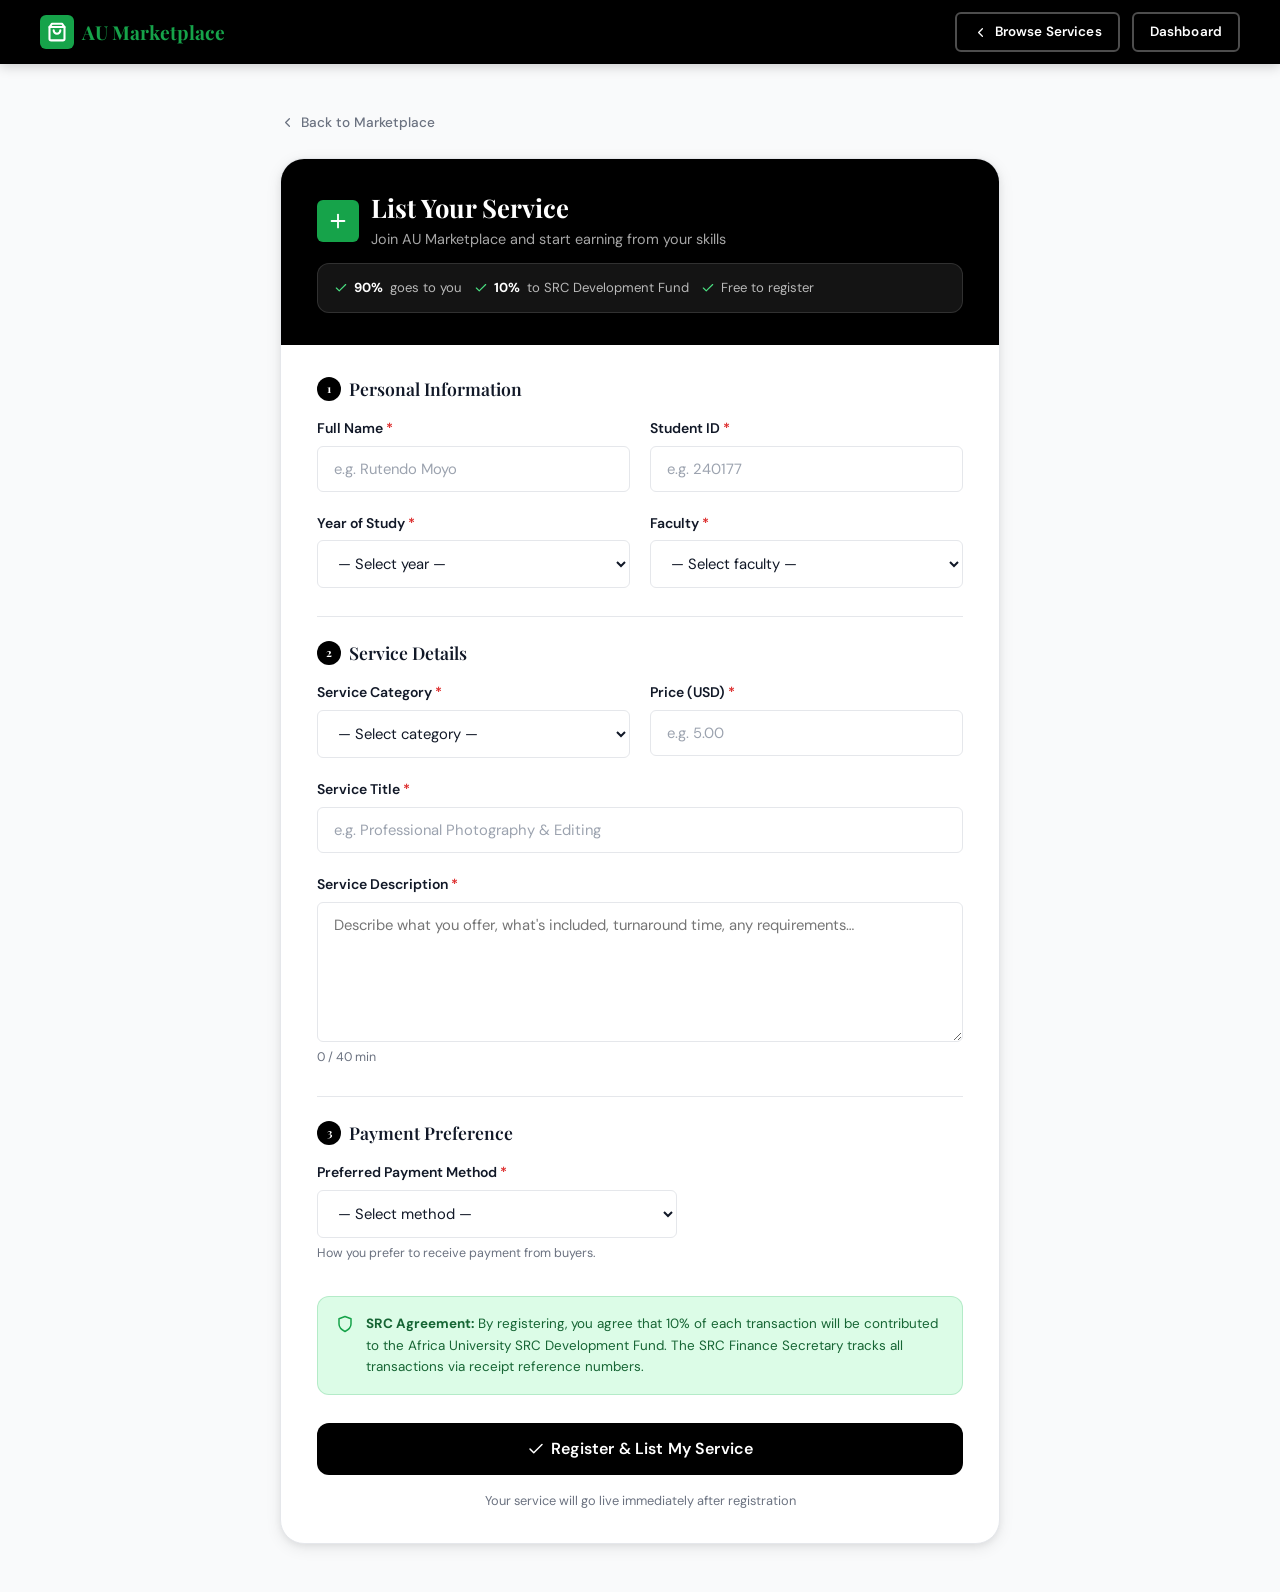
==== commit ace38f46: "Add files via upload Updated pages" ====
--- a/seller-registration.html
+++ b/seller-registration.html
@@ -86,8 +86,8 @@
             </div>
             <div class="form-group">
               <label class="form-label" for="field-student-id">Student ID <span style="color:#dc2626;">*</span></label>
-              <input type="text" class="form-input" id="field-student-id" name="studentId" placeholder="e.g. AU2023256" required />
-              <span class="form-error" id="err-student-id">Please enter your student ID.</span>
+              <input type="text" class="form-input" id="field-student-id" name="studentId" placeholder="e.g. 240177" required maxlength="6" pattern="[0-9]{6}" inputmode="numeric" />
+              <span class="form-error" id="err-student-id">Student number must be exactly 6 digits, e.g. 240177.</span>
             </div>
             <div class="form-group">
               <label class="form-label" for="field-year">Year of Study <span style="color:#dc2626;">*</span></label>
